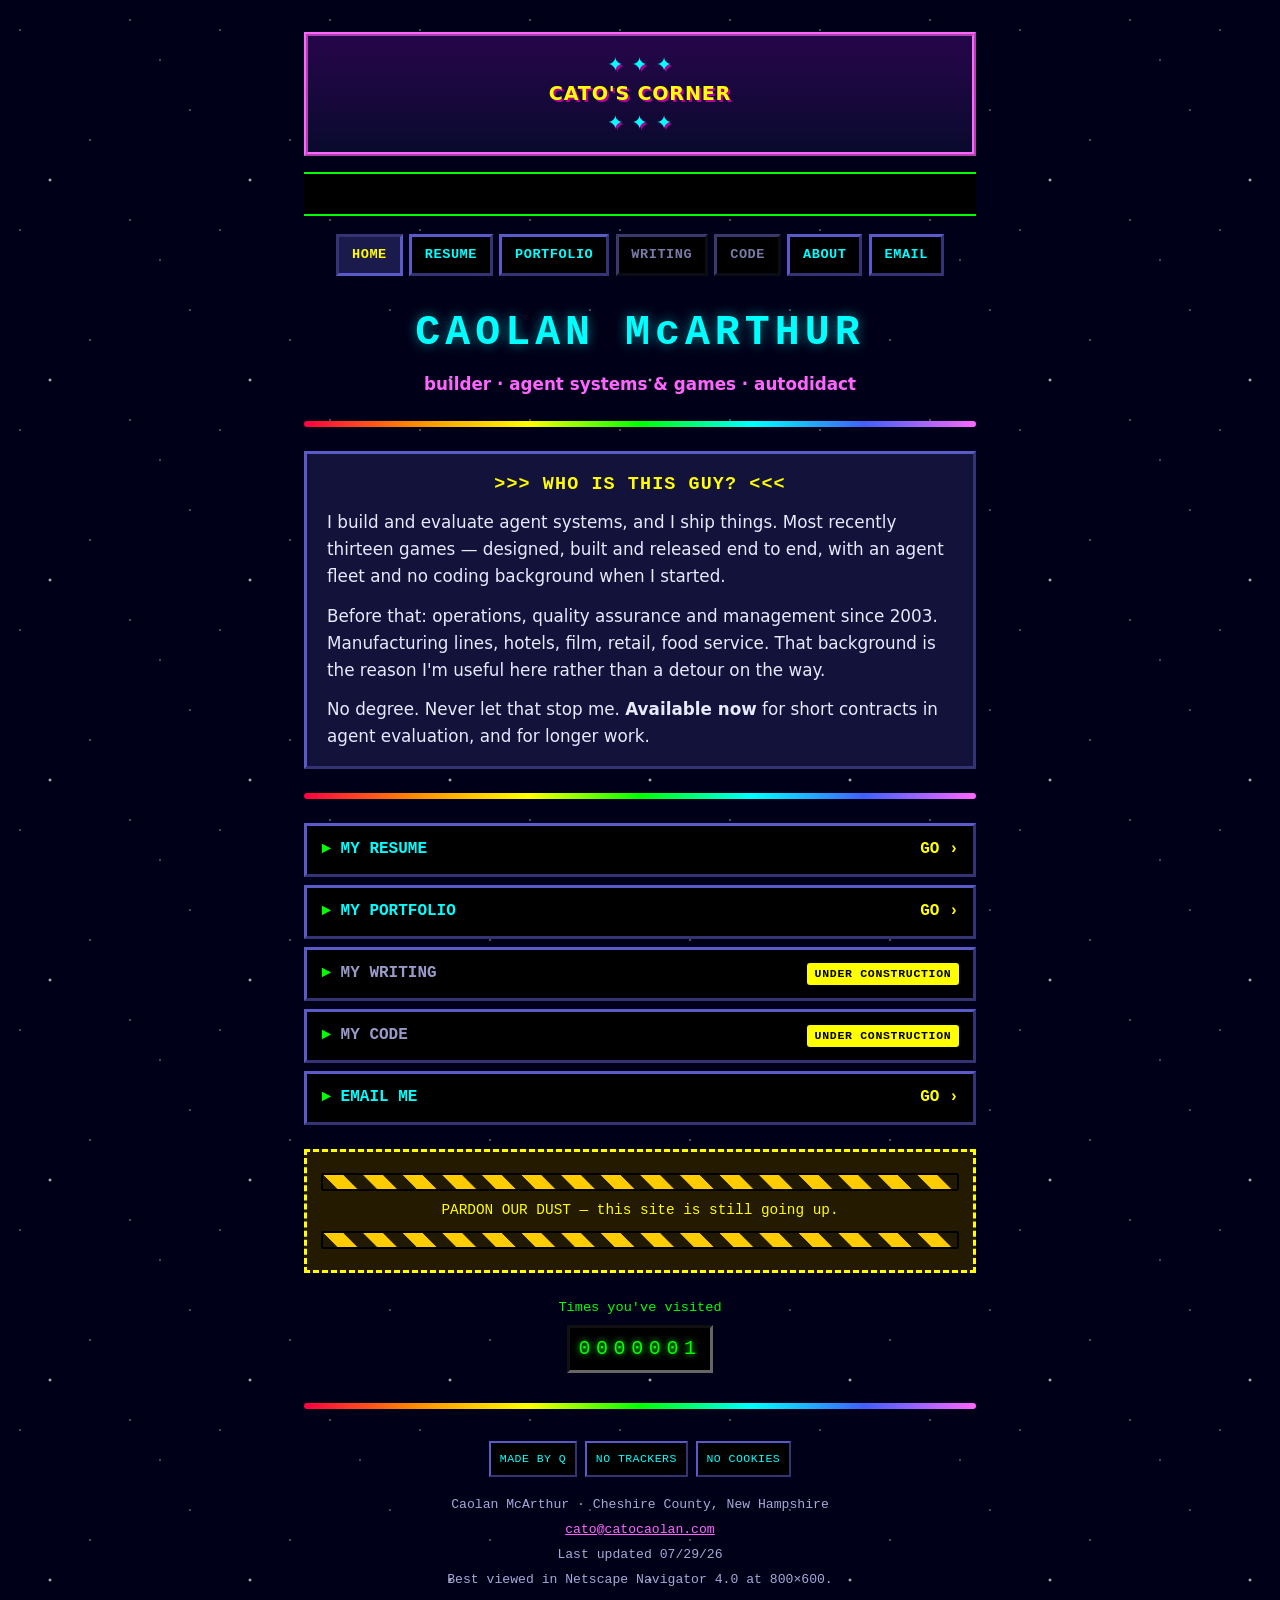
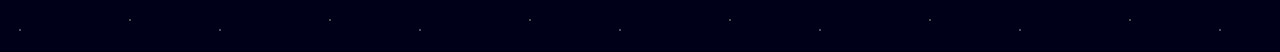
==== index.html @ 1f09c51f "scrap NO FRAMEWORK; my credits entry stops explaining itself The badge was the only one on the page " ====
<!DOCTYPE html>
<html lang="en">
<head>
<meta charset="utf-8">
<meta name="viewport" content="width=device-width, initial-scale=1">
<title>Cato's Corner &mdash; the homepage of Caolan McArthur</title>
<meta name="description" content="The personal homepage of Caolan McArthur. Agent systems, thirteen shipped games, operations since 2003. Autodidact.">
<link rel="canonical" href="https://catocaolan.com/">
<meta property="og:type" content="website">
<meta property="og:title" content="Cato's Corner">
<meta property="og:description" content="The homepage of Caolan McArthur. Agent systems, games, operations since 2003. Autodidact.">
<meta property="og:url" content="https://catocaolan.com/">
<meta property="og:image" content="https://catocaolan.com/og.png">
<meta property="og:image:width" content="1200">
<meta property="og:image:height" content="630">
<meta property="og:image:alt" content="A hand-drawn portrait of Caolan McArthur beside the words: builder, agent systems and games, autodidact.">
<meta name="twitter:card" content="summary_large_image">
<link rel="icon" href="data:image/svg+xml,%3Csvg xmlns='http://www.w3.org/2000/svg' viewBox='0 0 32 32'%3E%3Crect width='32' height='32' fill='%23000018'/%3E%3Ctext x='16' y='24' font-family='monospace' font-size='24' font-weight='bold' text-anchor='middle' fill='%2300ffff'%3EC%3C/text%3E%3C/svg%3E">

<!--
  ============================================================
  catocaolan.com  ·  built by Q, 2026
  Period-FLAVOURED, not period-accurate: semantic HTML, no
  <table> layout, no <font> tags, responsive, keyboard
  navigable, AA contrast, and every animation stops dead
  under prefers-reduced-motion. It only LOOKS like 1998.
  No external assets. Every star, stripe and sparkle below
  is CSS. Nothing is hotlinked and nothing can rot.
  ============================================================
-->

<link rel="stylesheet" href="/retro.css">
</head>
<body>

<div class="page">

  <div class="welcome">
    <span class="deco" aria-hidden="true"><span class="sparkle">&#10022;</span> <span class="sparkle">&#10022;</span> <span class="sparkle">&#10022;</span></span>
    <span class="wtitle">CATO'S CORNER</span>
    <span class="deco" aria-hidden="true"><span class="sparkle">&#10022;</span> <span class="sparkle">&#10022;</span> <span class="sparkle">&#10022;</span></span>
  </div>

  <div class="marquee" tabindex="0" aria-label="Scrolling announcement">
    <!-- Room to grow. Further items go here, between the ~*~ marks. -->
    <p>~*~ thanks for stopping by ~*~ no cookies, no trackers, no analytics ~*~ thirteen games shipped ~*~ <span id="age">thirty-eight</span> years and still going ~*~</p>
  </div>

  <nav class="navbar" aria-label="Site sections">
    <ul>
      <li><a aria-current="page" href="/">HOME</a></li>
      <li><a href="/cv/">RESUME</a></li>
      <li><a href="/portfolio/">PORTFOLIO</a></li>
      <li><span title="Under construction">WRITING</span></li>
      <li><span title="Under construction">CODE</span></li>
      <li><a href="/credits/">ABOUT</a></li>
      <li><a href="mailto:cato@catocaolan.com">EMAIL</a></li>
    </ul>
  </nav>

  <div class="panel egg" id="netscape">
    <h2>&gt;&gt;&gt; YOU ACTUALLY DID IT &lt;&lt;&lt;</h2>
    <p>Someone is reading this page in Netscape. Either you have kept a machine alive for
      twenty-eight years, or you went and changed your user agent string on purpose because a
      footer dared you to. Both are exactly the right kind of behaviour and I salute you.</p>
    <p>Tell Caolan. He will be delighted, and he will want to know which one it was.</p>
    <p style="text-align:right">&mdash; Q, webmaster</p>
  </div>

  <h1>CAOLAN McARTHUR</h1>
  <p class="tagline">builder &middot; agent systems &amp; games &middot; autodidact</p>

  <hr class="rule">

  <div class="panel">
    <h2>&gt;&gt;&gt; WHO IS THIS GUY? &lt;&lt;&lt;</h2>
    <p>I build and evaluate agent systems, and I ship things. Most recently thirteen
      games &mdash; designed, built and released end to end, with an agent fleet and no
      coding background when I started.</p>
    <p>Before that: operations, quality assurance and management since 2003.
      Manufacturing lines, hotels, film, retail, food service. That background is the
      reason I'm useful here rather than a detour on the way.</p>
    <p>No degree. Never let that stop me. <strong>Available now</strong> for short
      contracts in agent evaluation, and for longer work.</p>
  </div>

  <hr class="rule">

  <ul class="menu">
    <li>
      <a href="/cv/">
        <span class="arrow">&#9658;</span>
        <span class="label">MY RESUME</span>
        <span class="go">GO&nbsp;&#8250;</span>
      </a>
    </li>
    <li>
      <a href="/portfolio/">
        <span class="arrow">&#9658;</span>
        <span class="label">MY PORTFOLIO</span>
        <span class="go">GO&nbsp;&#8250;</span>
      </a>
    </li>
    <li>
      <span class="dead">
        <span class="arrow">&#9658;</span>
        <span class="label">MY WRITING</span>
        <span class="soon">UNDER CONSTRUCTION</span>
      </span>
    </li>
    <li>
      <span class="dead">
        <span class="arrow">&#9658;</span>
        <span class="label">MY CODE</span>
        <span class="soon">UNDER CONSTRUCTION</span>
      </span>
    </li>
    <li>
      <a href="mailto:cato@catocaolan.com">
        <span class="arrow">&#9658;</span>
        <span class="label">EMAIL ME</span>
        <span class="go">GO&nbsp;&#8250;</span>
      </a>
    </li>
  </ul>

  <div class="construction">
    <div class="barricade" role="presentation"></div>
    <p>PARDON OUR DUST &mdash; this site is still going up.</p>
    <div class="barricade" role="presentation"></div>
  </div>

  <div class="counter">
    <span class="clabel">Times you've visited</span>
    <span class="odometer" id="hits" title="Counted in your own browser's local storage. No server, no tracking, no cookie.">0000000</span>
  </div>

  <hr class="rule">

  <footer>
    <div class="badges">
      <span class="badge">MADE BY Q</span>
      <span class="badge">NO TRACKERS</span>
      <span class="badge">NO COOKIES</span>
    </div>
    <p>
      Caolan McArthur &middot; Cheshire County, New Hampshire<br>
      <a href="mailto:cato@catocaolan.com">cato@catocaolan.com</a><br>
      Last updated 07/29/26<br>
      Best viewed in Netscape Navigator 4.0 at 800&times;600.
    </p>
  </footer>

</div>

<script>
  // Honest counter: localStorage only. No server, no cookie, no network.
  // It counts this browser's visits to this page. That is the whole joke.
  (function () {
    var el = document.getElementById('hits');
    if (!el) return;
    var n = 0;
    try {
      n = parseInt(localStorage.getItem('catocaolan_visits'), 10);
      if (!(n >= 0)) { n = 0; }        // NaN or negative would persist forever otherwise
      n = Math.min(n + 1, 9999999);    // the odometer is seven digits; do not outgrow it
      localStorage.setItem('catocaolan_visits', String(n));
    } catch (e) {
      n = 1; // private browsing, storage blocked — degrade quietly
    }
    // slice, not padStart: padStart is ES2017, and a throw here would abort this whole
    // <script> element and take the two blocks below it with it.
    el.textContent = ('0000000' + n).slice(-7);
  })();

  // Age, computed in the reader's browser so it rolls over on its own and never needs a deploy.
  // Month-and-year only, deliberately: enough to know when to increment, not a date of birth.
  // The value in the HTML is the correct answer today, so this degrades to right, not to blank.
  // ES3-safe, like the egg below.
  (function () {
    var ONES = ['zero', 'one', 'two', 'three', 'four', 'five', 'six', 'seven', 'eight', 'nine',
                'ten', 'eleven', 'twelve', 'thirteen', 'fourteen', 'fifteen', 'sixteen',
                'seventeen', 'eighteen', 'nineteen'];
    var TENS = ['', '', 'twenty', 'thirty', 'forty', 'fifty', 'sixty', 'seventy', 'eighty',
                'ninety'];
    function words(n) {
      if (n < 0 || n > 99) { return String(n); }        // out of range: a numeral beats nonsense
      if (n < 20) { return ONES[n]; }
      var ones = n % 10;
      return TENS[Math.floor(n / 10)] + (ones ? '-' + ONES[ones] : '');
    }
    var el = document.getElementById('age');
    if (!el) { return; }
    var now = new Date();
    var age = now.getFullYear() - 1987;
    if (now.getMonth() < 9) { age -= 1; }               // 9 = October. Flips on the 1st.
    el.firstChild ? (el.firstChild.nodeValue = words(age)) : (el.innerHTML = words(age));
  })();

  // Netscape easter egg. document.layers is the genuine 1998 Navigator 4 sniff - it exists
  // in NN4 and nowhere else. The UA test catches anyone who spoofed it on purpose because
  // the footer dared them to, which is realistically the only way this ever fires.
  // Written in ES3-safe syntax so a real NN4 could actually run it.
  (function () {
    var ua = navigator.userAgent || '';
    var isRealNN4 = !!document.layers;
    var claimsNetscape = /Netscape|Navigator/i.test(ua);
    if (isRealNN4 || claimsNetscape) {
      var egg = document.getElementById('netscape');
      if (egg) { egg.style.display = 'block'; }
    }
  })();
</script>

</body>
</html>
---- retro.css ----
/* catocaolan.com - shared styles for the retro pages (/ and /credits/).
   Extracted 2026-07-28 so two pages cannot drift apart. Same-origin, not
   an external asset: still nothing hotlinked and nothing that can rot. */

  :root{
    --void:#000018;
    --star:#ffffff;
    --cyan:#00ffff;   /* 16.7:1 on void  */
    --lime:#00ff00;   /* 15.3:1 on void  */
    --gold:#ffff00;   /* 19.6:1 on void  */
    --pink:#ff66ff;   /*  8.6:1 on void  */
    --text:#e8e8ff;
    --panel:#12123a;
    --bevel-hi:#5a5ac8;
    --bevel-lo:#000000;
  }
  *{box-sizing:border-box}

  body{
    margin:0;
    background-color:var(--void);
    background-image:
      radial-gradient(1px 1px at 20px 30px,  #fff, transparent),
      radial-gradient(1px 1px at 90px 140px, #fff, transparent),
      radial-gradient(1px 1px at 160px 60px, #cfe, transparent),
      radial-gradient(2px 2px at 50px 180px, #fff, transparent),
      radial-gradient(1px 1px at 130px 20px, #ffd, transparent),
      radial-gradient(1px 1px at 190px 110px,#fff, transparent);
    background-size:200px 200px;
    color:var(--text);
    font-family:Verdana,Geneva,"DejaVu Sans",Tahoma,sans-serif;
    font-size:1.05rem;line-height:1.6;
  }

  .page{max-width:44rem;margin:0 auto;padding:1rem 1rem 3rem;text-align:center}

  a{color:var(--cyan)}
  a:hover{color:var(--gold)}
  a:focus-visible{outline:3px solid var(--gold);outline-offset:3px}

  /* ---------- the big welcome bar ---------- */
  /* ⚑ THE DECORATIONS SIT ON THEIR OWN LINES, AT EVERY WIDTH.
     Caolan's mobile pass, 2026-07-29: "header's not centered on phone.
     looks a bit clunky." The banner was one inline run — sparkles, title,
     sparkles — so as soon as it was too narrow it broke wherever it happened
     to fit, orphaning "CORNER ✦ ✦ ✦" onto a second line and leaving the
     leading sparkles stranded at the far left. Centred text, ragged result.

     Deliberately NOT fixed with a breakpoint. I cannot render below ~500px
     CSS width on this machine (Chrome for Windows clamps its window), so any
     media query I picked would be a guess I could not check. Stacking them
     always has no breakpoint to get wrong, reads as a proper banner, and is
     verifiable at every width I CAN reach. */
  .welcome .deco{display:block;line-height:1.4}
  .welcome .wtitle{display:block}

  /* Twinkling sparkles. Every colour below is already in the palette and every
     one of them is a documented AA pass on this background, so the banner never
     dips below contrast mid-cycle — the sparkles are decorative anyway and are
     aria-hidden, but the text beside them is not, and a colour animation that
     wanders into low contrast would be a real defect rather than a flourish.

     The delays are NEGATIVE on purpose: a negative delay starts the animation
     already part-way through, so the six begin out of phase instead of all
     flashing together on page load. Six sparkles pulsing in lockstep reads as
     a broken loop; out of phase it reads as sparkle. */
  @keyframes twinkle{
    0%,100%{color:var(--cyan)}
    20%    {color:var(--gold)}
    40%    {color:var(--pink)}
    60%    {color:var(--lime)}
    80%    {color:var(--star)}
  }
  .welcome .deco .sparkle{animation:twinkle 4.4s linear infinite}
  .welcome .deco:first-of-type .sparkle:nth-child(2){animation-delay:-1.4s}
  .welcome .deco:first-of-type .sparkle:nth-child(3){animation-delay:-2.9s}
  .welcome .deco:last-of-type  .sparkle:nth-child(1){animation-delay:-0.7s}
  .welcome .deco:last-of-type  .sparkle:nth-child(2){animation-delay:-2.1s}
  .welcome .deco:last-of-type  .sparkle:nth-child(3){animation-delay:-3.6s}

  .welcome{
    border:4px ridge var(--pink);
    background:linear-gradient(180deg,#26064a,#0a0a2e);
    padding:1rem .75rem;margin:1rem 0;
    font-weight:bold;font-size:1.2rem;color:var(--gold);
    text-shadow:2px 2px 0 #b1009b;
    letter-spacing:.04em;
  }
  .sparkle{display:inline-block;color:var(--cyan)}

  /* ---------- marquee (CSS, not the dead element) ---------- */
  .marquee{
    overflow:hidden;border-top:2px solid var(--lime);border-bottom:2px solid var(--lime);
    background:#000;padding:.35rem 0;margin:1rem 0;
  }
  .marquee p{
    margin:0;white-space:nowrap;display:inline-block;padding-left:100%;
    color:var(--lime);font-family:monospace;font-size:1rem;
    animation:slide 22s linear infinite;
  }
  .marquee:hover p,.marquee:focus-within p{animation-play-state:paused}
  @keyframes slide{from{transform:translateX(0)}to{transform:translateX(-100%)}}

  /* ---------- header button bar ---------- */
  .navbar{margin:1.1rem 0}
  .navbar ul{list-style:none;margin:0;padding:0;display:flex;flex-wrap:wrap;
    gap:.4rem;justify-content:center}
  .navbar a,.navbar span{
    display:block;background:#000;border:3px outset var(--bevel-hi);
    padding:.45rem .8rem;text-decoration:none;color:var(--cyan);
    font-family:monospace;font-size:.85rem;font-weight:bold;letter-spacing:.04em;
  }
  .navbar a:hover,.navbar a:focus-visible{border-style:inset;background:#1a1a4d;color:var(--gold)}
  .navbar a[aria-current="page"]{border-style:inset;background:#1a1a4d;color:var(--gold)}
  /* disabled entries: #7a7aa8 on #000 is 5.17:1, still AA, and not focusable on purpose */
  .navbar span{color:#7a7aa8;border-color:#3a3a6a;cursor:default}

  /* ---------- name ---------- */
  h1{
    font-family:monospace;font-size:clamp(1.4rem,6vw,2.6rem);
    margin:1.5rem 0 .25rem;letter-spacing:.12em;color:var(--cyan);
    text-shadow:0 0 12px rgba(0,255,255,.5);
  }
  .tagline{color:var(--pink);font-weight:bold;margin:0 0 1.25rem;font-size:1.05rem}

  /* ---------- rainbow rule ---------- */
  .rule{
    height:6px;border:0;margin:1.5rem 0;border-radius:3px;
    background:linear-gradient(90deg,#ff0040,#ff8c00,#ffff00,#00ff00,#00ffff,#4060ff,#ff66ff);
  }

  /* ---------- content panels ---------- */
  .panel{
    background:var(--panel);border:3px outset var(--bevel-hi);
    padding:1rem 1.25rem;margin:1.25rem 0;text-align:left;
  }
  .credit{border-color:var(--pink);background:#1a0d2e}
  .credit h2{color:var(--pink)}
  /* Easter egg: hidden unless you are actually in Netscape. See the script at the foot. */
  .egg{display:none;border-color:var(--lime);background:#04240a}
  .egg h2{color:var(--lime)}
  .panel h2{
    margin:0 0 .6rem;font-size:1.15rem;color:var(--gold);
    font-family:monospace;letter-spacing:.06em;text-align:center;
  }
  .panel p{margin:0 0 .8rem}
  .panel p:last-child{margin:0}

  /* ---------- the link menu ---------- */
  .menu{list-style:none;margin:0;padding:0}
  .menu li{margin:0 0 .5rem}
  .menu a,.menu span.dead{
    display:flex;align-items:center;gap:.6rem;flex-wrap:wrap;
    background:#000;border:3px outset var(--bevel-hi);
    padding:.7rem .9rem;text-decoration:none;
    font-family:monospace;font-size:1rem;font-weight:bold;
  }
  .menu a:hover,.menu a:focus-visible{border-style:inset;background:#1a1a4d}
  .menu a:active{border-style:inset}
  .menu .arrow{color:var(--lime)}
  /* text-align:left is load-bearing. The label is a flex child sizing to the space
     between the arrow and the right-hand element - and that space differs per row,
     because "GO" is narrow and "UNDER CONSTRUCTION" is wide. Centred text therefore
     landed at a different x on every row. Left-aligning anchors them all to the same
     edge regardless of what sits on the right, now or later. */
  .menu .label{flex:1;min-width:12ch;color:var(--cyan);text-align:left}
  .menu a:hover .label{color:var(--gold)}
  .menu .go{color:var(--gold)}
  .menu span.dead{cursor:default}
  .menu span.dead .label{color:#9a9ac8}
  .menu .soon{
    color:#000;background:var(--gold);padding:.1rem .45rem;
    border-radius:3px;font-size:.72rem;letter-spacing:.06em;
  }

  /* ---------- under construction ---------- */
  .construction{
    margin:1.5rem 0;padding:.85rem;border:3px dashed var(--gold);background:#241a00;
  }
  .barricade{
    height:18px;margin:.5rem 0;border:2px solid #000;border-radius:2px;
    background-image:repeating-linear-gradient(45deg,#ffcc00 0 14px,#221a00 14px 28px);
    background-size:39.6px 39.6px;
    animation:crawl 1.6s linear infinite;
  }
  @keyframes crawl{from{background-position:0 0}to{background-position:39.6px 0}}
  .construction p{margin:0;font-family:monospace;font-size:.9rem;color:var(--gold)}

  /* ---------- visitor counter ---------- */
  .counter{margin:1.5rem 0;font-family:monospace;font-size:.85rem;color:var(--lime)}
  /* Label above the readout, not beside it — it reads like the label on a real
     meter, and it stopped a wide caption wrapping around the number on a phone.

     ⚑ The label is doing HONESTY work, not just layout. This counter is
     localStorage: it counts this browser's loads of this page and nothing
     leaves the machine. "You are visitor number N" is exactly how a 1998 site
     phrased a REAL global counter, so readers reasonably concluded it was one
     — Caolan's friends loved it and none of them understood it was only them.
     The truth was in small print and a hover tooltip, and hover does not exist
     on a phone. "Times you've visited" puts it in the loud text instead, which
     is why the parenthetical below could go entirely. Do not reword this back
     into visitor-counter phrasing; the wording IS the disclosure. */
  .counter .clabel{display:block}
  .counter .odometer{margin:.4rem 0}
  .odometer{
    display:inline-block;background:#000;border:3px inset #666;
    padding:.3rem .5rem;margin:0 .35rem;letter-spacing:.28em;
    font-size:1.25rem;color:var(--lime);text-shadow:0 0 6px var(--lime);
  }

  /* ---------- footer ---------- */
  footer{margin-top:2rem;font-family:monospace;font-size:.82rem;color:#a8a8d8;line-height:1.9}
  footer a{color:var(--pink)}
  .badges{margin:1rem 0;display:flex;gap:.5rem;justify-content:center;flex-wrap:wrap}
  .badge{
    border:2px outset var(--bevel-hi);background:#000;color:var(--cyan);
    padding:.3rem .55rem;font-family:monospace;font-size:.72rem;letter-spacing:.04em;
  }

  /* ---------- accessibility: the whole costume comes off ---------- */
  @media (prefers-reduced-motion:reduce){
    .marquee p{animation:none;padding-left:0;white-space:normal;display:block;text-align:center}
    .barricade{animation:none}
    .welcome .deco .sparkle{animation:none;color:var(--cyan)}
    *{transition:none !important}
  }

  @media print{
    body{background:#fff;color:#000}
    .marquee,.construction,.counter,.badges,.navbar{display:none}
    a{color:#000}
  }
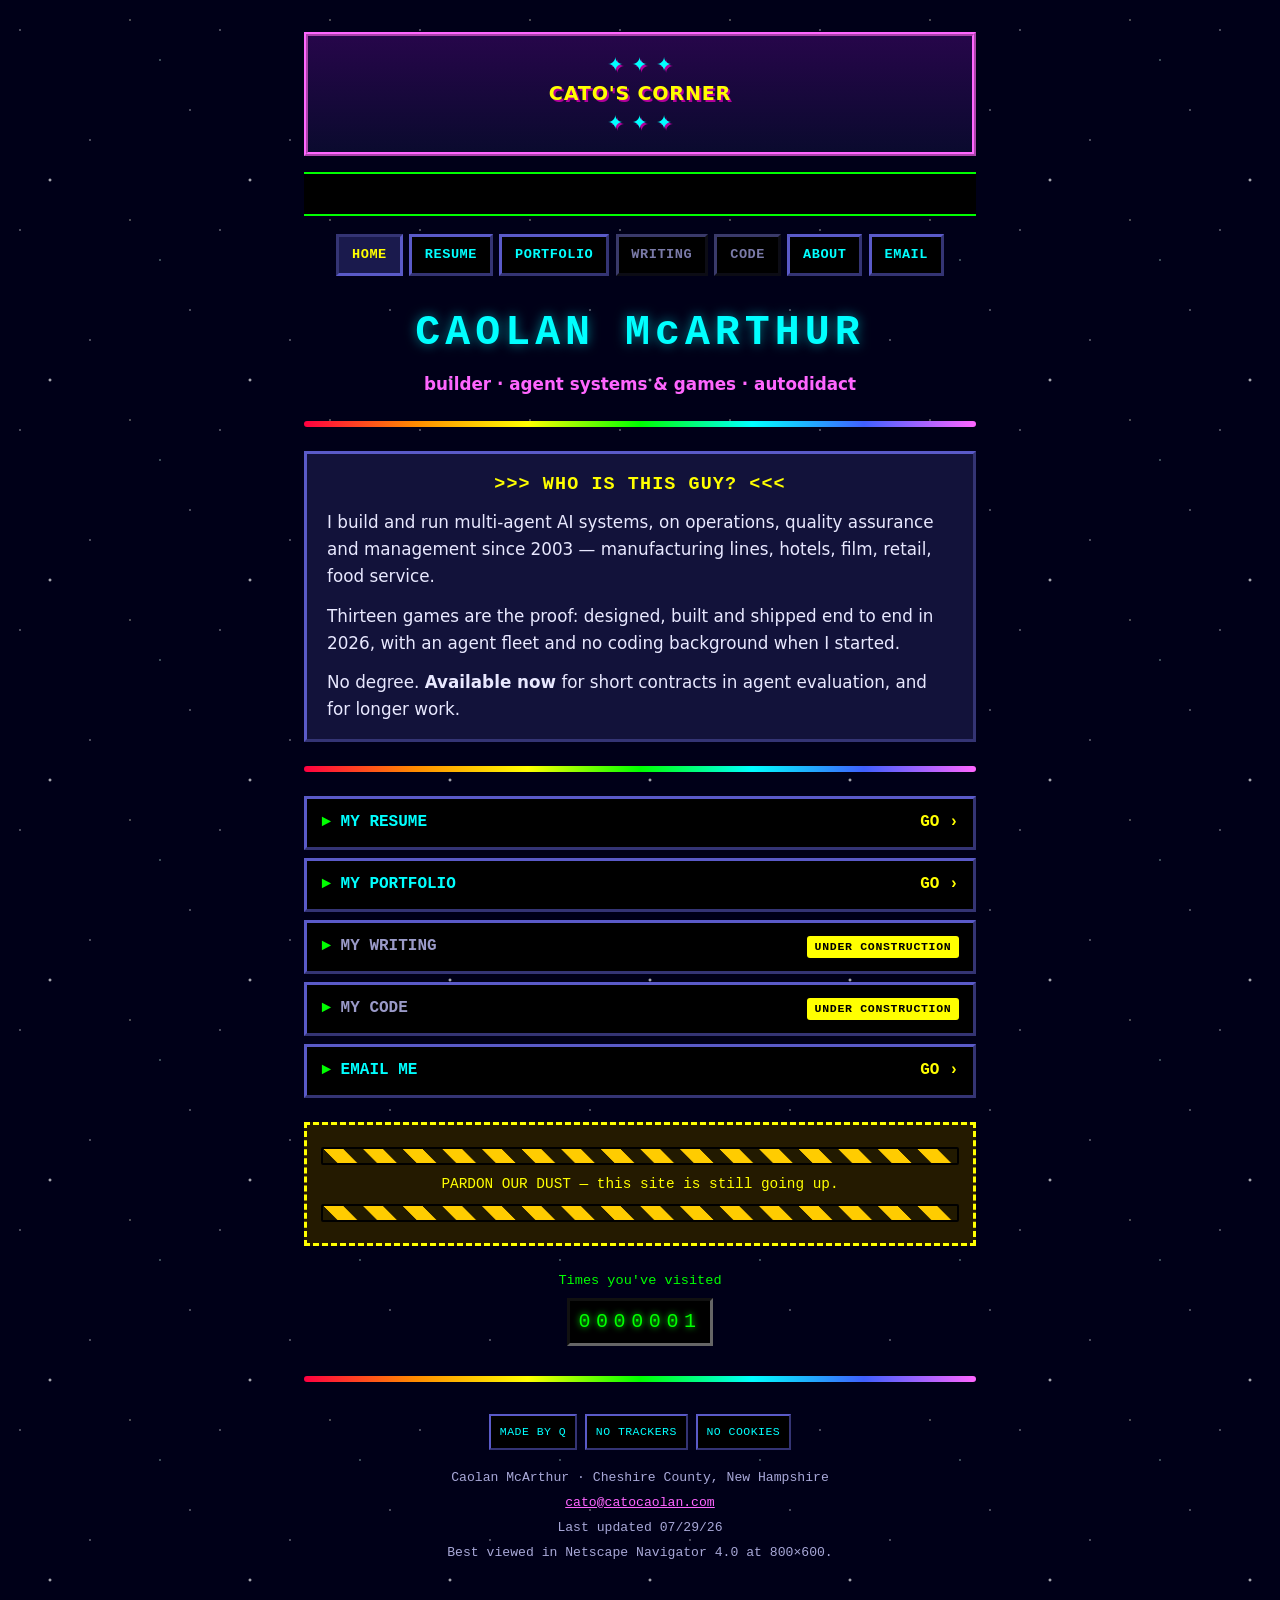
==== commit 2b5837fc: "who is this guy: reordered to his brief, 25% shorter He set the brief with three cards: the reader i" ====
--- a/index.html
+++ b/index.html
@@ -25,7 +25,12 @@
   navigable, AA contrast, and every animation stops dead
   under prefers-reduced-motion. It only LOOKS like 1998.
   No external assets. Every star, stripe and sparkle below
-  is CSS. Nothing is hotlinked and nothing can rot.
+  is CSS, so nothing is hotlinked and no third party learns
+  a visitor's IP. ⚑ "Nothing can rot" used to sit here and
+  was struck 2026-07-29: still true of the page's ASSETS,
+  no longer true of the site, which now carries eleven
+  outbound links on /portfolio/ that can rot like any other.
+  Caolan caught it.
   ============================================================
 -->
 
@@ -74,14 +79,12 @@
 
   <div class="panel">
     <h2>&gt;&gt;&gt; WHO IS THIS GUY? &lt;&lt;&lt;</h2>
-    <p>I build and evaluate agent systems, and I ship things. Most recently thirteen
-      games &mdash; designed, built and released end to end, with an agent fleet and no
-      coding background when I started.</p>
-    <p>Before that: operations, quality assurance and management since 2003.
-      Manufacturing lines, hotels, film, retail, food service. That background is the
-      reason I'm useful here rather than a detour on the way.</p>
-    <p>No degree. Never let that stop me. <strong>Available now</strong> for short
-      contracts in agent evaluation, and for longer work.</p>
+    <p>I build and run multi-agent AI systems, on operations, quality assurance and
+      management since 2003 &mdash; manufacturing lines, hotels, film, retail, food service.</p>
+    <p>Thirteen games are the proof: designed, built and shipped end to end in 2026,
+      with an agent fleet and no coding background when I started.</p>
+    <p>No degree. <strong>Available now</strong> for short contracts in agent evaluation,
+      and for longer work.</p>
   </div>
 
   <hr class="rule">
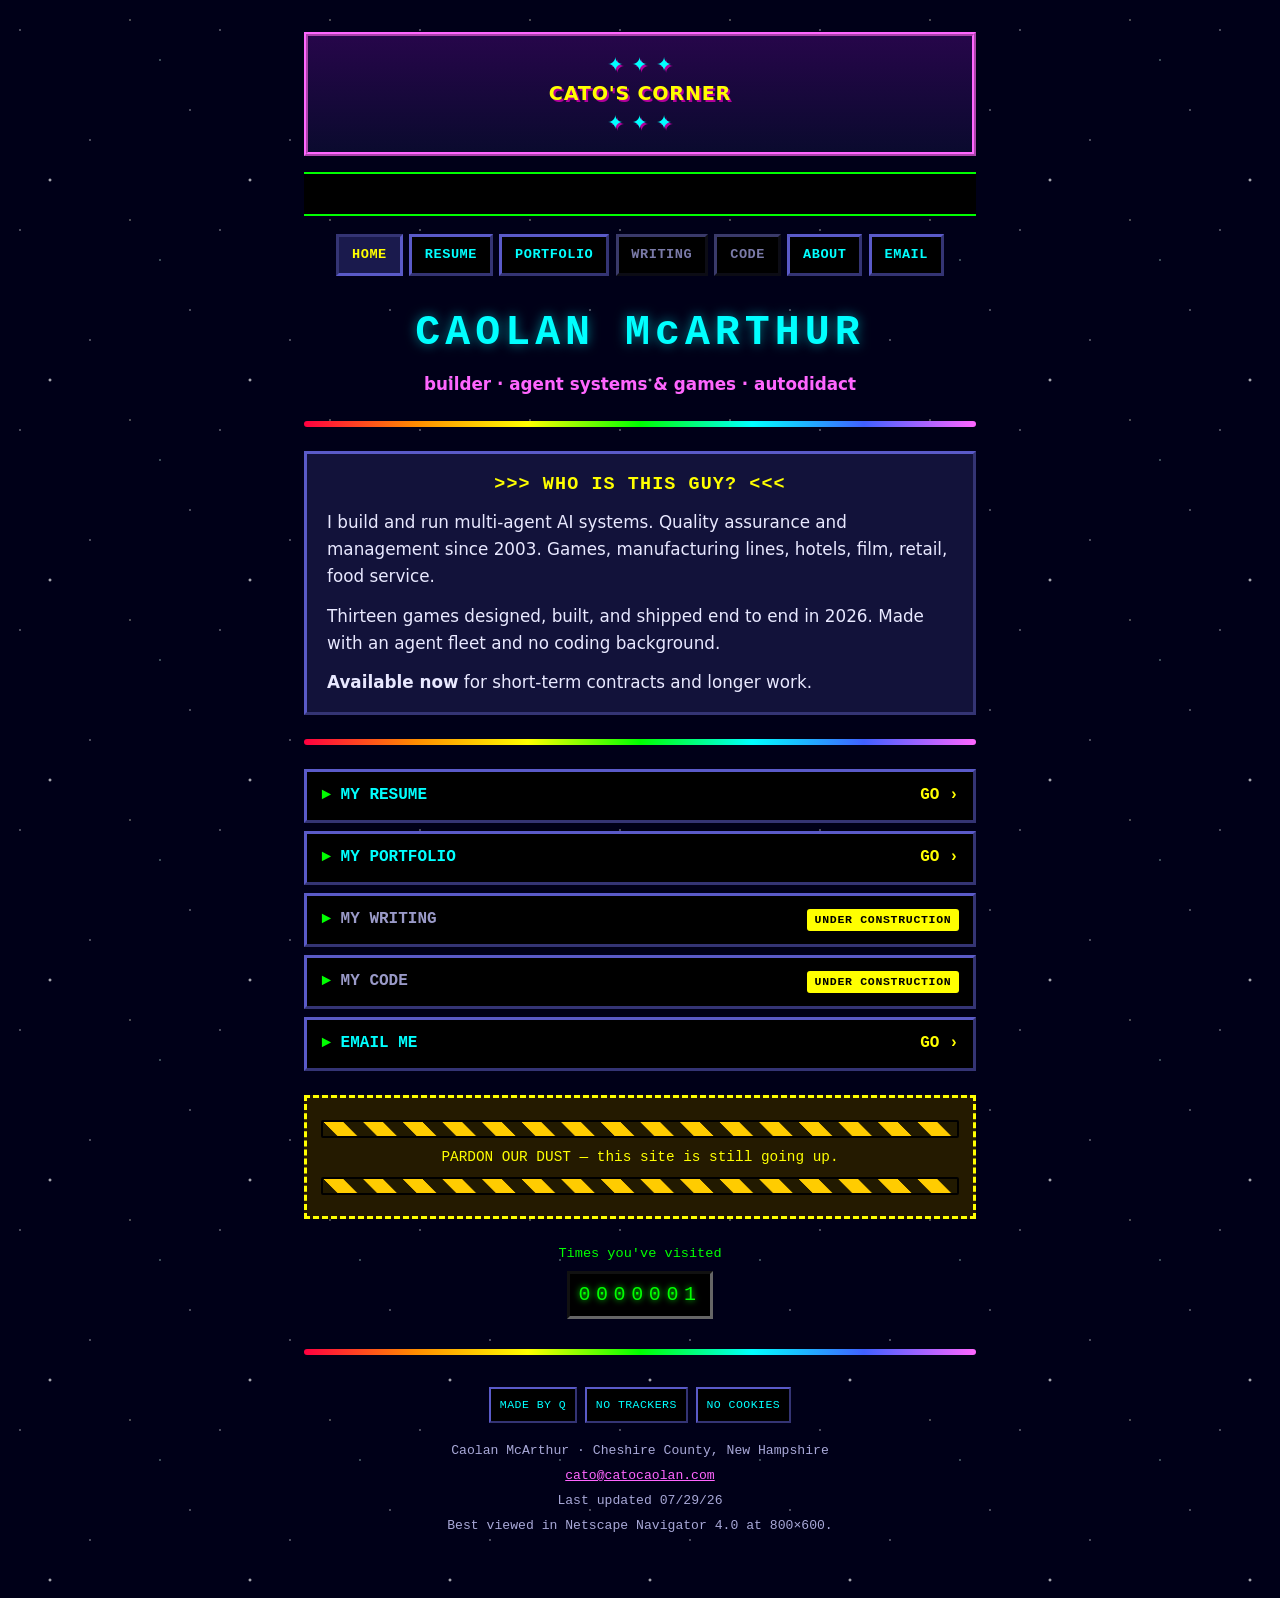
==== commit c84cca02: "who is this guy: his edit, 83 -> 49 words He took each paragraph as a card and rewrote all three. Ev" ====
--- a/index.html
+++ b/index.html
@@ -79,12 +79,11 @@
 
   <div class="panel">
     <h2>&gt;&gt;&gt; WHO IS THIS GUY? &lt;&lt;&lt;</h2>
-    <p>I build and run multi-agent AI systems, on operations, quality assurance and
-      management since 2003 &mdash; manufacturing lines, hotels, film, retail, food service.</p>
-    <p>Thirteen games are the proof: designed, built and shipped end to end in 2026,
-      with an agent fleet and no coding background when I started.</p>
-    <p>No degree. <strong>Available now</strong> for short contracts in agent evaluation,
-      and for longer work.</p>
+    <p>I build and run multi-agent AI systems. Quality assurance and management since 2003.
+      Games, manufacturing lines, hotels, film, retail, food service.</p>
+    <p>Thirteen games designed, built, and shipped end to end in 2026. Made with an agent
+      fleet and no coding background.</p>
+    <p><strong>Available now</strong> for short-term contracts and longer work.</p>
   </div>
 
   <hr class="rule">
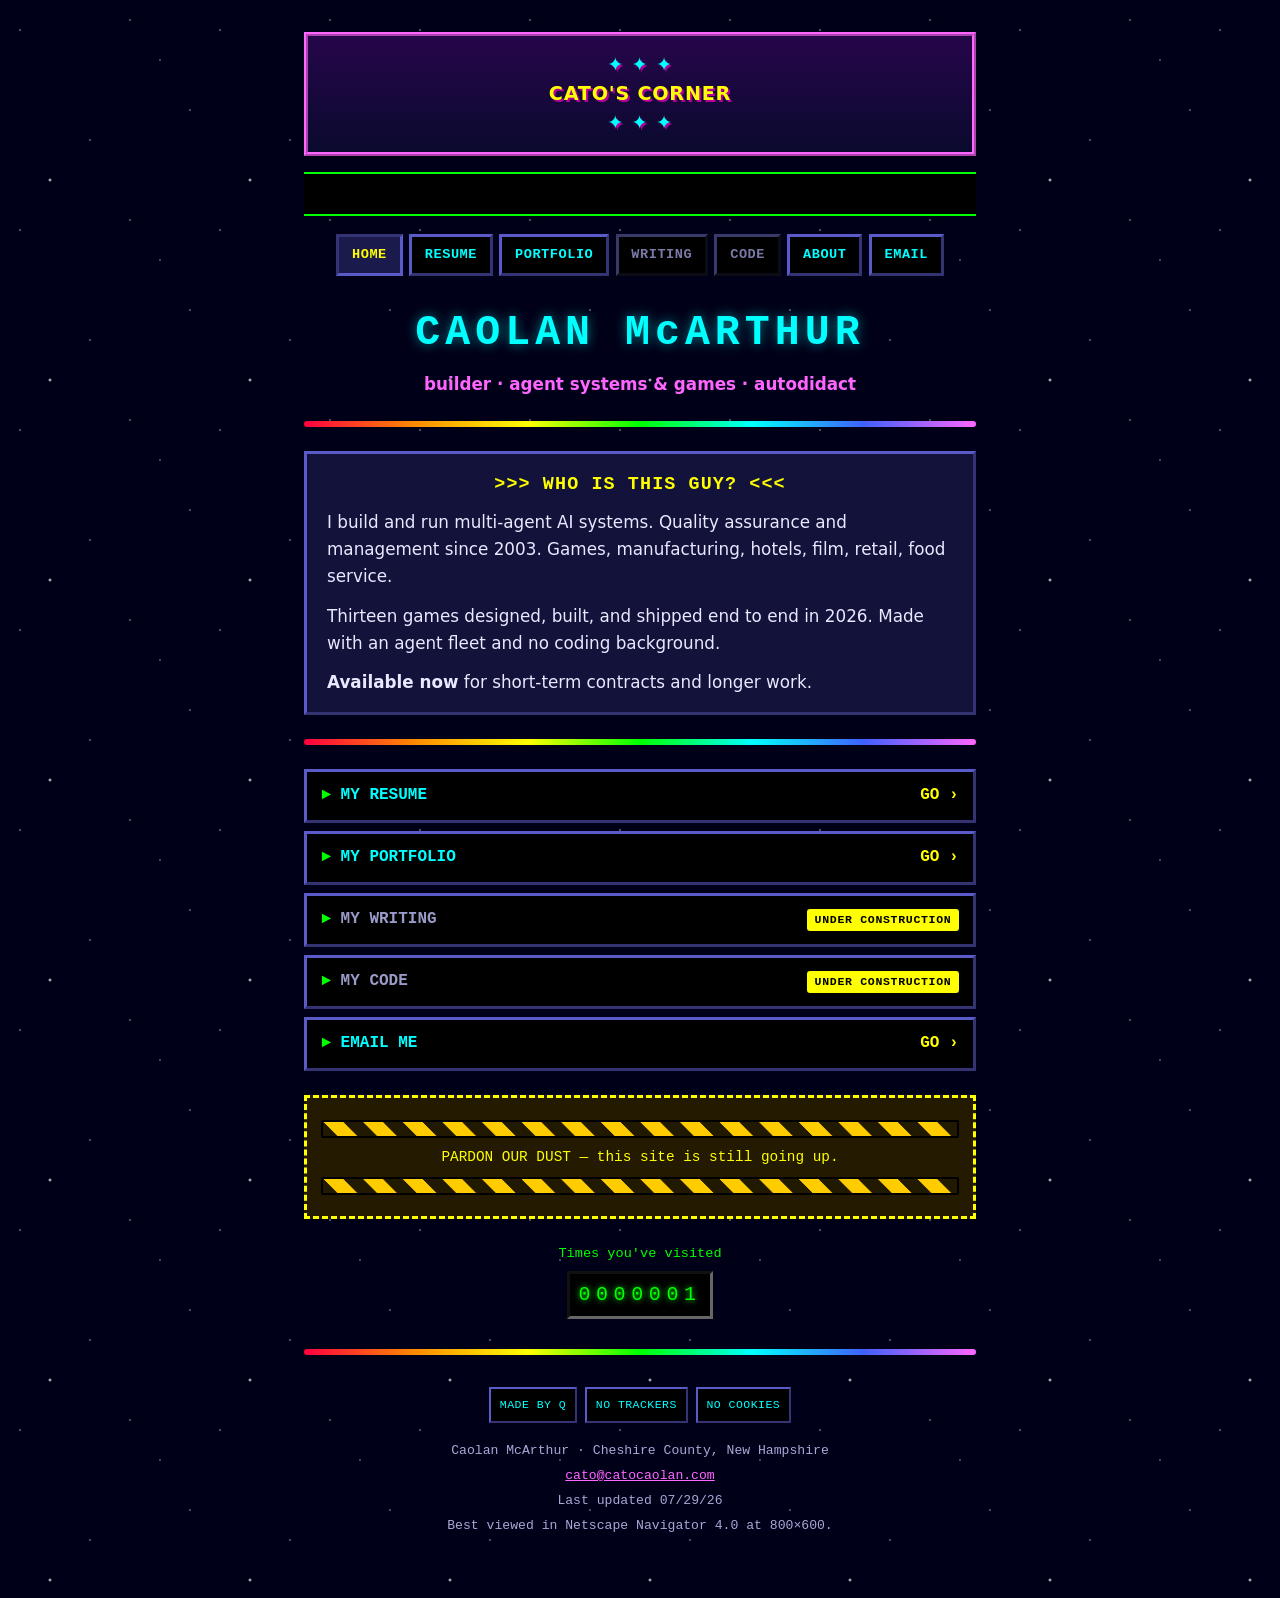
==== commit 4065b69f: "drop 'lines' from manufacturing - his ear, and he is right Games, manufacturing, hotels, film, retai" ====
--- a/index.html
+++ b/index.html
@@ -80,7 +80,7 @@
   <div class="panel">
     <h2>&gt;&gt;&gt; WHO IS THIS GUY? &lt;&lt;&lt;</h2>
     <p>I build and run multi-agent AI systems. Quality assurance and management since 2003.
-      Games, manufacturing lines, hotels, film, retail, food service.</p>
+      Games, manufacturing, hotels, film, retail, food service.</p>
     <p>Thirteen games designed, built, and shipped end to end in 2026. Made with an agent
       fleet and no coding background.</p>
     <p><strong>Available now</strong> for short-term contracts and longer work.</p>
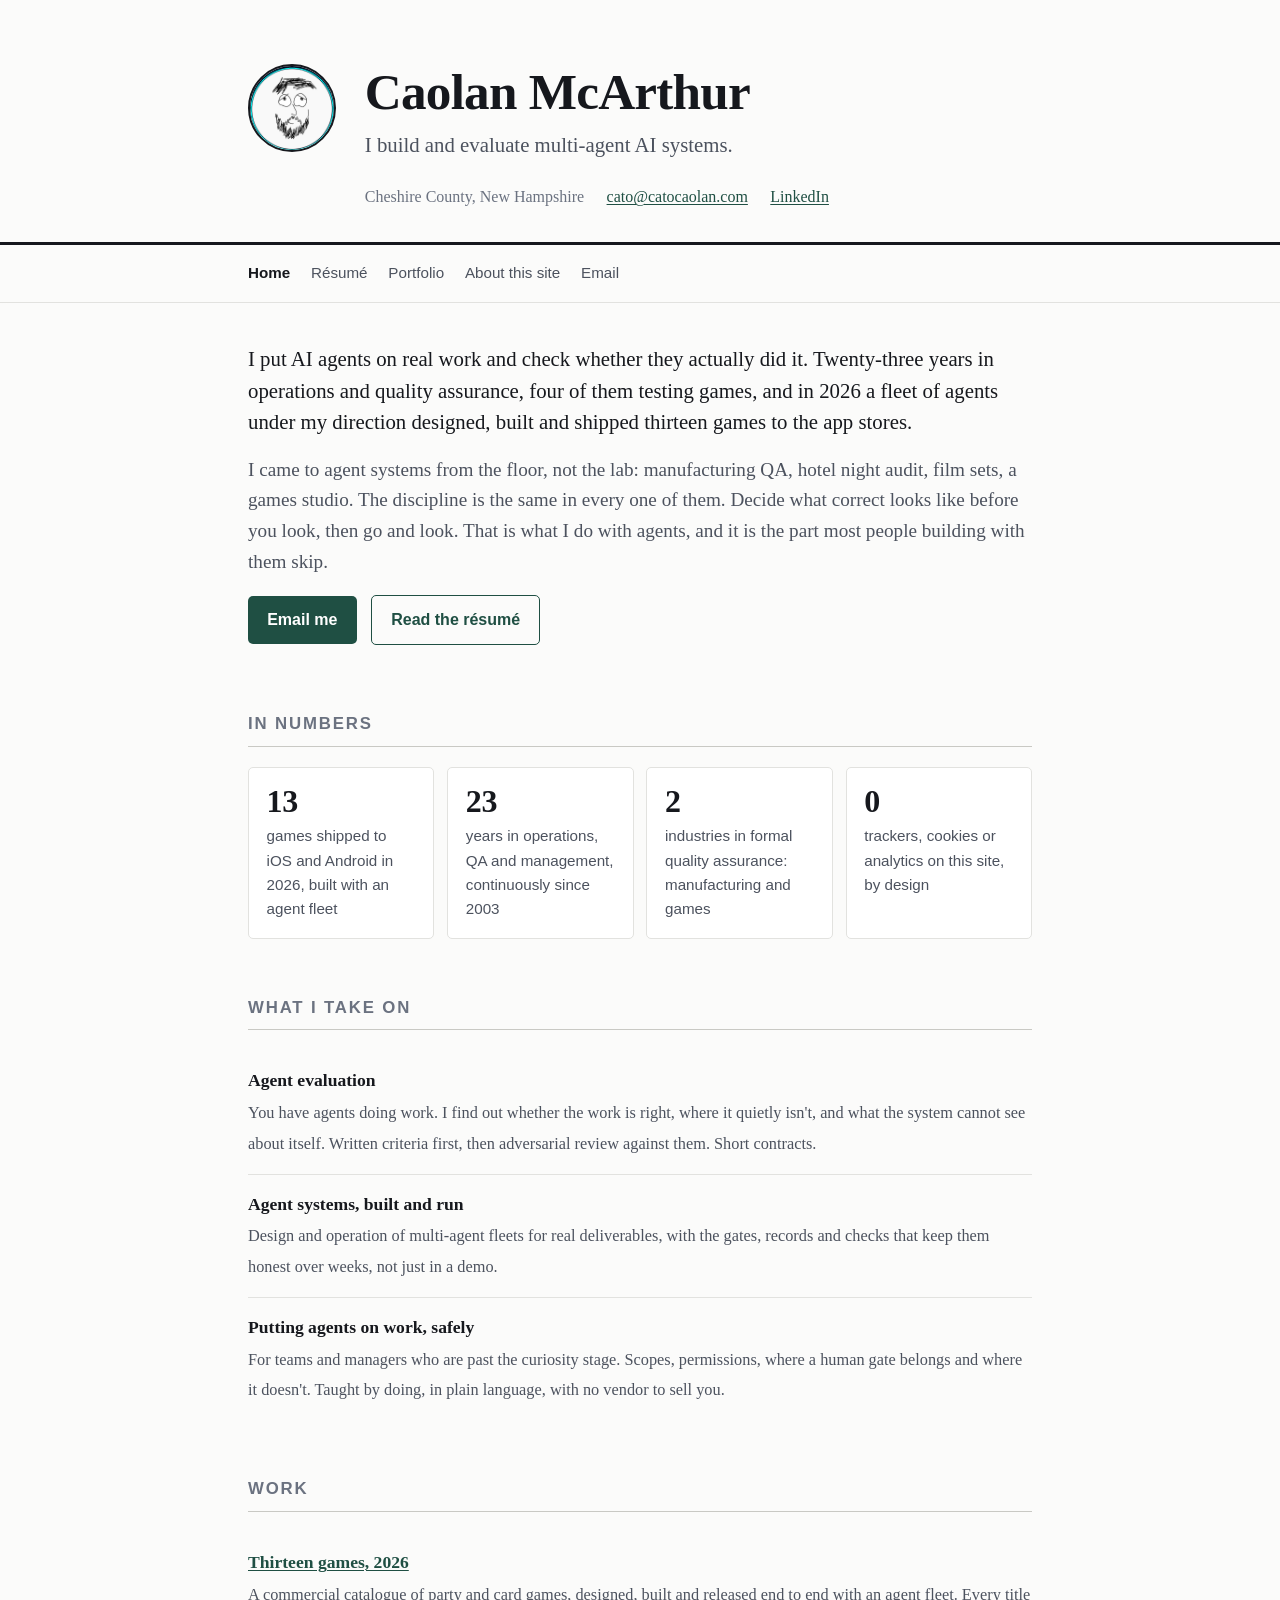
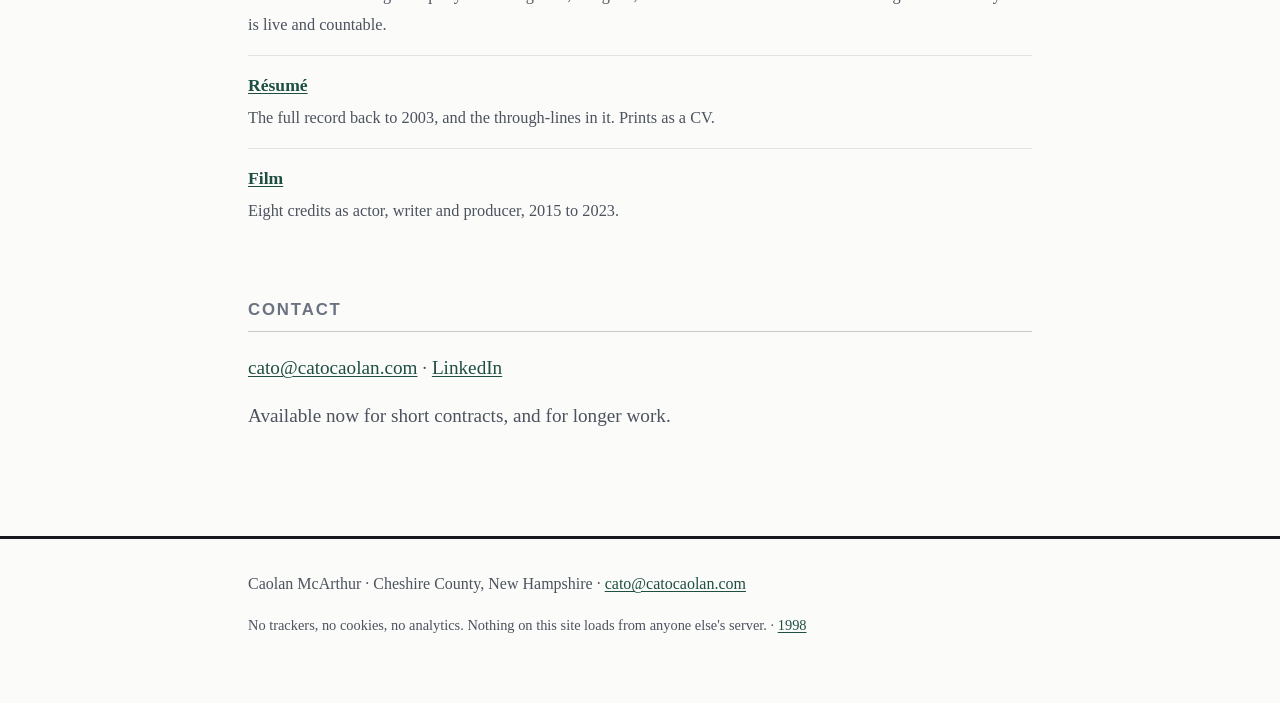
==== commit 1d10b684: "Plain rebuild after independent review: CV style site-wide, offer and services on home, retro kept a" ====
--- a/index.html
+++ b/index.html
@@ -1,218 +1,133 @@
-<!DOCTYPE html>
-<html lang="en">
-<head>
-<meta charset="utf-8">
-<meta name="viewport" content="width=device-width, initial-scale=1">
-<title>Cato's Corner &mdash; the homepage of Caolan McArthur</title>
-<meta name="description" content="The personal homepage of Caolan McArthur. Agent systems, thirteen shipped games, operations since 2003. Autodidact.">
-<link rel="canonical" href="https://catocaolan.com/">
-<meta property="og:type" content="website">
-<meta property="og:title" content="Cato's Corner">
-<meta property="og:description" content="The homepage of Caolan McArthur. Agent systems, games, operations since 2003. Autodidact.">
-<meta property="og:url" content="https://catocaolan.com/">
-<meta property="og:image" content="https://catocaolan.com/og.png">
-<meta property="og:image:width" content="1200">
-<meta property="og:image:height" content="630">
-<meta property="og:image:alt" content="A hand-drawn portrait of Caolan McArthur beside the words: builder, agent systems and games, autodidact.">
-<meta name="twitter:card" content="summary_large_image">
-<link rel="icon" href="data:image/svg+xml,%3Csvg xmlns='http://www.w3.org/2000/svg' viewBox='0 0 32 32'%3E%3Crect width='32' height='32' fill='%23000018'/%3E%3Ctext x='16' y='24' font-family='monospace' font-size='24' font-weight='bold' text-anchor='middle' fill='%2300ffff'%3EC%3C/text%3E%3C/svg%3E">
-
-<!--
-  ============================================================
-  catocaolan.com  ·  built by Q, 2026
-  Period-FLAVOURED, not period-accurate: semantic HTML, no
-  <table> layout, no <font> tags, responsive, keyboard
-  navigable, AA contrast, and every animation stops dead
-  under prefers-reduced-motion. It only LOOKS like 1998.
-  No external assets. Every star, stripe and sparkle below
-  is CSS, so nothing is hotlinked and no third party learns
-  a visitor's IP. ⚑ "Nothing can rot" used to sit here and
-  was struck 2026-07-29: still true of the page's ASSETS,
-  no longer true of the site, which now carries eleven
-  outbound links on /portfolio/ that can rot like any other.
-  Caolan caught it.
-  ============================================================
--->
-
-<link rel="stylesheet" href="/retro.css">
-</head>
-<body>
-
-<div class="page">
-
-  <div class="welcome">
-    <span class="deco" aria-hidden="true"><span class="sparkle">&#10022;</span> <span class="sparkle">&#10022;</span> <span class="sparkle">&#10022;</span></span>
-    <span class="wtitle">CATO'S CORNER</span>
-    <span class="deco" aria-hidden="true"><span class="sparkle">&#10022;</span> <span class="sparkle">&#10022;</span> <span class="sparkle">&#10022;</span></span>
-  </div>
-
-  <div class="marquee" tabindex="0" aria-label="Scrolling announcement">
-    <!-- Room to grow. Further items go here, between the ~*~ marks. -->
-    <p>~*~ thanks for stopping by ~*~ no cookies, no trackers, no analytics ~*~ thirteen games shipped ~*~ <span id="age">thirty-eight</span> years and still going ~*~</p>
-  </div>
-
-  <nav class="navbar" aria-label="Site sections">
-    <ul>
-      <li><a aria-current="page" href="/">HOME</a></li>
-      <li><a href="/cv/">RESUME</a></li>
-      <li><a href="/portfolio/">PORTFOLIO</a></li>
-      <li><span title="Under construction">WRITING</span></li>
-      <li><span title="Under construction">CODE</span></li>
-      <li><a href="/credits/">ABOUT</a></li>
-      <li><a href="mailto:cato@catocaolan.com">EMAIL</a></li>
-    </ul>
-  </nav>
-
-  <div class="panel egg" id="netscape">
-    <h2>&gt;&gt;&gt; YOU ACTUALLY DID IT &lt;&lt;&lt;</h2>
-    <p>Someone is reading this page in Netscape. Either you have kept a machine alive for
-      twenty-eight years, or you went and changed your user agent string on purpose because a
-      footer dared you to. Both are exactly the right kind of behaviour and I salute you.</p>
-    <p>Tell Caolan. He will be delighted, and he will want to know which one it was.</p>
-    <p style="text-align:right">&mdash; Q, webmaster</p>
-  </div>
-
-  <h1>CAOLAN McARTHUR</h1>
-  <p class="tagline">builder &middot; agent systems &amp; games &middot; autodidact</p>
-
-  <hr class="rule">
-
-  <div class="panel">
-    <h2>&gt;&gt;&gt; WHO IS THIS GUY? &lt;&lt;&lt;</h2>
-    <p>I build and run multi-agent AI systems. Quality assurance and management since 2003.
-      Games, manufacturing, hotels, film, retail, food service.</p>
-    <p>Thirteen games designed, built, and shipped end to end in 2026. Made with an agent
-      fleet and no coding background.</p>
-    <p><strong>Available now</strong> for short-term contracts and longer work.</p>
-  </div>
-
-  <hr class="rule">
-
-  <ul class="menu">
-    <li>
-      <a href="/cv/">
-        <span class="arrow">&#9658;</span>
-        <span class="label">MY RESUME</span>
-        <span class="go">GO&nbsp;&#8250;</span>
-      </a>
-    </li>
-    <li>
-      <a href="/portfolio/">
-        <span class="arrow">&#9658;</span>
-        <span class="label">MY PORTFOLIO</span>
-        <span class="go">GO&nbsp;&#8250;</span>
-      </a>
-    </li>
-    <li>
-      <span class="dead">
-        <span class="arrow">&#9658;</span>
-        <span class="label">MY WRITING</span>
-        <span class="soon">UNDER CONSTRUCTION</span>
-      </span>
-    </li>
-    <li>
-      <span class="dead">
-        <span class="arrow">&#9658;</span>
-        <span class="label">MY CODE</span>
-        <span class="soon">UNDER CONSTRUCTION</span>
-      </span>
-    </li>
-    <li>
-      <a href="mailto:cato@catocaolan.com">
-        <span class="arrow">&#9658;</span>
-        <span class="label">EMAIL ME</span>
-        <span class="go">GO&nbsp;&#8250;</span>
-      </a>
-    </li>
-  </ul>
-
-  <div class="construction">
-    <div class="barricade" role="presentation"></div>
-    <p>PARDON OUR DUST &mdash; this site is still going up.</p>
-    <div class="barricade" role="presentation"></div>
-  </div>
-
-  <div class="counter">
-    <span class="clabel">Times you've visited</span>
-    <span class="odometer" id="hits" title="Counted in your own browser's local storage. No server, no tracking, no cookie.">0000000</span>
-  </div>
-
-  <hr class="rule">
-
-  <footer>
-    <div class="badges">
-      <span class="badge">MADE BY Q</span>
-      <span class="badge">NO TRACKERS</span>
-      <span class="badge">NO COOKIES</span>
-    </div>
-    <p>
-      Caolan McArthur &middot; Cheshire County, New Hampshire<br>
-      <a href="mailto:cato@catocaolan.com">cato@catocaolan.com</a><br>
-      Last updated 07/29/26<br>
-      Best viewed in Netscape Navigator 4.0 at 800&times;600.
-    </p>
-  </footer>
-
-</div>
-
-<script>
-  // Honest counter: localStorage only. No server, no cookie, no network.
-  // It counts this browser's visits to this page. That is the whole joke.
-  (function () {
-    var el = document.getElementById('hits');
-    if (!el) return;
-    var n = 0;
-    try {
-      n = parseInt(localStorage.getItem('catocaolan_visits'), 10);
-      if (!(n >= 0)) { n = 0; }        // NaN or negative would persist forever otherwise
-      n = Math.min(n + 1, 9999999);    // the odometer is seven digits; do not outgrow it
-      localStorage.setItem('catocaolan_visits', String(n));
-    } catch (e) {
-      n = 1; // private browsing, storage blocked — degrade quietly
-    }
-    // slice, not padStart: padStart is ES2017, and a throw here would abort this whole
-    // <script> element and take the two blocks below it with it.
-    el.textContent = ('0000000' + n).slice(-7);
-  })();
-
-  // Age, computed in the reader's browser so it rolls over on its own and never needs a deploy.
-  // Month-and-year only, deliberately: enough to know when to increment, not a date of birth.
-  // The value in the HTML is the correct answer today, so this degrades to right, not to blank.
-  // ES3-safe, like the egg below.
-  (function () {
-    var ONES = ['zero', 'one', 'two', 'three', 'four', 'five', 'six', 'seven', 'eight', 'nine',
-                'ten', 'eleven', 'twelve', 'thirteen', 'fourteen', 'fifteen', 'sixteen',
-                'seventeen', 'eighteen', 'nineteen'];
-    var TENS = ['', '', 'twenty', 'thirty', 'forty', 'fifty', 'sixty', 'seventy', 'eighty',
-                'ninety'];
-    function words(n) {
-      if (n < 0 || n > 99) { return String(n); }        // out of range: a numeral beats nonsense
-      if (n < 20) { return ONES[n]; }
-      var ones = n % 10;
-      return TENS[Math.floor(n / 10)] + (ones ? '-' + ONES[ones] : '');
-    }
-    var el = document.getElementById('age');
-    if (!el) { return; }
-    var now = new Date();
-    var age = now.getFullYear() - 1987;
-    if (now.getMonth() < 9) { age -= 1; }               // 9 = October. Flips on the 1st.
-    el.firstChild ? (el.firstChild.nodeValue = words(age)) : (el.innerHTML = words(age));
-  })();
-
-  // Netscape easter egg. document.layers is the genuine 1998 Navigator 4 sniff - it exists
-  // in NN4 and nowhere else. The UA test catches anyone who spoofed it on purpose because
-  // the footer dared them to, which is realistically the only way this ever fires.
-  // Written in ES3-safe syntax so a real NN4 could actually run it.
-  (function () {
-    var ua = navigator.userAgent || '';
-    var isRealNN4 = !!document.layers;
-    var claimsNetscape = /Netscape|Navigator/i.test(ua);
-    if (isRealNN4 || claimsNetscape) {
-      var egg = document.getElementById('netscape');
-      if (egg) { egg.style.display = 'block'; }
-    }
-  })();
-</script>
-
-</body>
-</html>
+<!DOCTYPE html>
+<html lang="en">
+<head>
+<meta charset="utf-8">
+<meta name="viewport" content="width=device-width, initial-scale=1">
+<title>Caolan McArthur — agent systems, evaluation, and games</title>
+<meta name="description" content="Caolan McArthur builds and evaluates multi-agent AI systems. Twenty-three years in operations and quality assurance; thirteen games shipped with an agent fleet in 2026. Available for contracts.">
+<link rel="canonical" href="https://catocaolan.com/">
+<meta property="og:type" content="website">
+<meta property="og:title" content="Caolan McArthur — agent systems, evaluation, and games">
+<meta property="og:description" content="Builds and evaluates multi-agent AI systems. 23 years operations and QA; 13 games shipped with an agent fleet. Available for contracts.">
+<meta property="og:url" content="https://catocaolan.com/">
+<meta property="og:image" content="https://catocaolan.com/og.png">
+<meta property="og:image:width" content="1200">
+<meta property="og:image:height" content="630">
+<meta property="og:image:alt" content="A hand-drawn portrait of Caolan McArthur beside the words: builder, agent systems and games, autodidact.">
+<meta name="twitter:card" content="summary_large_image">
+<link rel="icon" href="data:image/svg+xml,%3Csvg xmlns='http://www.w3.org/2000/svg' viewBox='0 0 32 32'%3E%3Crect width='32' height='32' rx='6' fill='%231f4f43'/%3E%3Ctext x='16' y='23' font-family='Georgia,serif' font-size='20' font-weight='bold' text-anchor='middle' fill='%23ffffff'%3EC%3C/text%3E%3C/svg%3E">
+<link rel="stylesheet" href="/site.css">
+<!--
+  catocaolan.com · rebuilt plain 2026-10-02 after an independent review found the
+  1998 front door was costing two of three audiences. The retro page survives at
+  /corner/. No trackers, no cookies, no analytics, nothing loaded from anyone else.
+-->
+</head>
+<body>
+
+<a class="skip" href="#main">Skip to content</a>
+
+<header>
+  <div class="wrap hero">
+    <div class="mark" aria-hidden="true"><img src="/mark.png" alt="" width="360" height="360"></div>
+    <div>
+      <h1>Caolan McArthur</h1>
+      <p class="role">I build and evaluate multi-agent AI systems.</p>
+      <p class="meta">
+        <span>Cheshire County, New Hampshire</span>
+        <span><a href="mailto:cato@catocaolan.com">cato@catocaolan.com</a></span>
+        <span><a href="https://www.linkedin.com/in/caolanmcarthur">LinkedIn</a></span>
+      </p>
+    </div>
+  </div>
+</header>
+
+<nav class="site" aria-label="Site">
+  <div class="wrap">
+    <ul>
+      <li><a aria-current="page" href="/">Home</a></li>
+      <li><a href="/cv/">Résumé</a></li>
+      <li><a href="/portfolio/">Portfolio</a></li>
+      <li><a href="/credits/">About this site</a></li>
+      <li><a href="mailto:cato@catocaolan.com">Email</a></li>
+    </ul>
+  </div>
+</nav>
+
+<main id="main">
+<div class="wrap">
+
+  <section id="offer">
+    <p class="lede">I put AI agents on real work and check whether they actually did it.
+      Twenty-three years in operations and quality assurance, four of them testing games, and
+      in 2026 a fleet of agents under my direction designed, built and shipped thirteen games to
+      the app stores.</p>
+    <p>I came to agent systems from the floor, not the lab: manufacturing QA, hotel night audit,
+      film sets, a games studio. The discipline is the same in every one of them. Decide what
+      correct looks like before you look, then go and look. That is what I do with agents, and it
+      is the part most people building with them skip.</p>
+    <p>
+      <a class="cta" href="mailto:cato@catocaolan.com">Email me</a>
+      <a class="cta quiet" href="/cv/">Read the résumé</a>
+    </p>
+  </section>
+
+  <section id="proof">
+    <h2>In numbers</h2>
+    <ul class="proof">
+      <li><span class="n">13</span><span class="l">games shipped to iOS and Android in 2026, built with an agent fleet</span></li>
+      <li><span class="n">23</span><span class="l">years in operations, QA and management, continuously since 2003</span></li>
+      <li><span class="n">2</span><span class="l">industries in formal quality assurance: manufacturing and games</span></li>
+      <li><span class="n">0</span><span class="l">trackers, cookies or analytics on this site, by design</span></li>
+    </ul>
+  </section>
+
+  <section id="services">
+    <h2>What I take on</h2>
+    <ul class="practice">
+      <li><strong>Agent evaluation</strong><span>You have agents doing work. I find out whether the
+        work is right, where it quietly isn't, and what the system cannot see about itself.
+        Written criteria first, then adversarial review against them. Short contracts.</span></li>
+      <li><strong>Agent systems, built and run</strong><span>Design and operation of multi-agent
+        fleets for real deliverables, with the gates, records and checks that keep them honest
+        over weeks, not just in a demo.</span></li>
+      <li><strong>Putting agents on work, safely</strong><span>For teams and managers who are
+        past the curiosity stage. Scopes, permissions, where a human gate belongs and where it
+        doesn't. Taught by doing, in plain language, with no vendor to sell you.</span></li>
+    </ul>
+  </section>
+
+  <section id="work">
+    <h2>Work</h2>
+    <ul class="practice">
+      <li><strong><a href="/portfolio/#games">Thirteen games, 2026</a></strong><span>A commercial
+        catalogue of party and card games, designed, built and released end to end with an agent
+        fleet. Every title is live and countable.</span></li>
+      <li><strong><a href="/cv/">Résumé</a></strong><span>The full record back to 2003, and the
+        through-lines in it. Prints as a CV.</span></li>
+      <li><strong><a href="/portfolio/#film">Film</a></strong><span>Eight credits as actor, writer
+        and producer, 2015 to 2023.</span></li>
+    </ul>
+  </section>
+
+  <section id="contact">
+    <h2>Contact</h2>
+    <p><a href="mailto:cato@catocaolan.com">cato@catocaolan.com</a> &middot;
+      <a href="https://www.linkedin.com/in/caolanmcarthur">LinkedIn</a></p>
+    <p>Available now for short contracts, and for longer work.</p>
+  </section>
+
+</div>
+</main>
+
+<footer>
+  <div class="wrap">
+    <p>Caolan McArthur &middot; Cheshire County, New Hampshire &middot;
+      <a href="mailto:cato@catocaolan.com">cato@catocaolan.com</a></p>
+    <p class="fine">No trackers, no cookies, no analytics. Nothing on this site loads from anyone
+      else's server. &middot; <a href="/corner/">1998</a></p>
+  </div>
+</footer>
+
+</body>
+</html>
--- a/site.css
+++ b/site.css
@@ -0,0 +1,168 @@
+/* catocaolan.com — shared styles, 2026-10-02.
+   Lifted from /cv/, which was the one page on the site that already read as
+   professional; now the whole site wears it. Same-origin, no fonts loaded,
+   nothing hotlinked. AA contrast on every pair (figures in the comments). */
+
+:root{
+  --ink:#16181d;
+  --soft:#4c525e;
+  --faint:#6b7280;   /* 4.67:1 on --bg */
+  --bg:#fbfbfa;
+  --card:#ffffff;
+  --line:#e2e2df;
+  --rule:#c9c9c4;
+  --accent:#1f4f43;  /* 8.9:1 on --bg */
+  --focus:#a8571f;
+}
+*{box-sizing:border-box}
+html{-webkit-text-size-adjust:100%}
+body{
+  margin:0;background:var(--bg);color:var(--ink);
+  font-family:"Charter","Bitstream Charter","Iowan Old Style",Georgia,serif;
+  font-size:1.15rem;line-height:1.6;
+}
+.wrap{max-width:52rem;margin:0 auto;padding:0 1.5rem}
+a{color:var(--accent);text-decoration:underline;text-underline-offset:2px;text-decoration-thickness:1px}
+a:focus-visible{outline:3px solid var(--focus);outline-offset:2px}
+.sans{font-family:-apple-system,BlinkMacSystemFont,'Segoe UI',Roboto,sans-serif}
+.mono{font-family:ui-monospace,SFMono-Regular,"Cascadia Mono",Menlo,monospace;font-size:.92em}
+
+.skip{position:absolute;left:-9999px}
+.skip:focus{left:1rem;top:1rem;position:fixed;z-index:99;background:#fff;padding:.75rem 1rem;border:3px solid var(--focus);border-radius:5px}
+
+/* ---------- header ---------- */
+header{padding:4rem 0 2rem;border-bottom:3px solid var(--ink)}
+h1{font-size:2.6rem;line-height:1.1;margin:0 0 .5rem;letter-spacing:-.015em;font-weight:600}
+.role{font-size:1.3rem;color:var(--soft);margin:0 0 1.4rem}
+.meta{font-size:1rem;color:var(--faint);margin:0;display:flex;flex-wrap:wrap;gap:.4rem 1.4rem}
+.meta a{color:var(--accent)}
+
+/* the hand-drawn mark, beside the name on wide screens */
+.hero{display:flex;gap:1.8rem;align-items:flex-start}
+.hero .mark{flex:0 0 auto;width:5.5rem;height:5.5rem;border-radius:50%;border:2px solid var(--ink);
+  background:#fff;overflow:hidden}
+.hero .mark img{width:100%;height:100%;object-fit:cover;display:block}
+@media (max-width:30rem){.hero .mark{display:none}}
+
+/* ---------- nav ---------- */
+nav.site{position:sticky;top:0;background:rgba(251,251,250,.96);backdrop-filter:blur(6px);
+    border-bottom:1px solid var(--line);z-index:10;padding:.7rem 0}
+nav.site ul{list-style:none;margin:0;padding:0;display:flex;flex-wrap:wrap;gap:.3rem 1.3rem;
+       font-family:-apple-system,BlinkMacSystemFont,'Segoe UI',Roboto,sans-serif;font-size:.95rem}
+nav.site a{text-decoration:none;color:var(--soft);padding:.35rem 0;display:inline-block}
+nav.site a:hover{color:var(--ink);text-decoration:underline}
+nav.site a[aria-current="page"]{color:var(--ink);font-weight:600}
+
+main{padding:2.5rem 0 3rem}
+section{margin:0 0 3.5rem;scroll-margin-top:4rem}
+h2{font-size:1.05rem;text-transform:uppercase;letter-spacing:.11em;font-weight:700;
+   color:var(--faint);margin:0 0 1.3rem;padding-bottom:.5rem;border-bottom:1px solid var(--rule);
+   font-family:-apple-system,BlinkMacSystemFont,'Segoe UI',Roboto,sans-serif}
+h3{font-size:1.25rem;margin:0 0 .2rem;font-weight:600}
+p{margin:0 0 1.1rem;color:var(--soft)}
+.lede{font-size:1.3rem;color:var(--ink);line-height:1.5}
+
+/* ---------- proof numbers ---------- */
+.proof{display:grid;grid-template-columns:repeat(auto-fit,minmax(11rem,1fr));gap:.8rem;
+  list-style:none;padding:0;margin:0 0 1.5rem}
+.proof li{background:var(--card);border:1px solid var(--line);border-radius:5px;padding:1rem 1.1rem}
+.proof .n{display:block;font-size:2rem;font-weight:600;line-height:1.1;color:var(--ink);letter-spacing:-.01em}
+.proof .l{display:block;font-size:.95rem;color:var(--soft);margin-top:.3rem;
+  font-family:-apple-system,BlinkMacSystemFont,'Segoe UI',Roboto,sans-serif}
+
+/* ---------- services / practice ---------- */
+.practice{list-style:none;padding:0;margin:0}
+.practice li{padding:.95rem 0;border-bottom:1px solid var(--line)}
+.practice li:last-child{border-bottom:none}
+.practice strong{display:block;font-size:1.1rem;margin-bottom:.15rem;color:var(--ink)}
+.practice span{color:var(--soft);font-size:1.02rem}
+
+/* ---------- buttons ---------- */
+.cta{display:inline-block;background:var(--accent);color:#fff;text-decoration:none;
+  padding:.7rem 1.2rem;border-radius:5px;font-weight:600;
+  font-family:-apple-system,BlinkMacSystemFont,'Segoe UI',Roboto,sans-serif;font-size:1rem;
+  margin:0 .6rem .6rem 0;min-height:2.75rem}
+.cta:hover{background:#163a31}
+.cta.quiet{background:transparent;color:var(--accent);border:1.5px solid var(--accent)}
+.cta.quiet:hover{background:#eef3f1}
+
+/* ---------- work items (CV) ---------- */
+.item{margin:0 0 2.2rem}
+.item .when{font-family:-apple-system,BlinkMacSystemFont,'Segoe UI',Roboto,sans-serif;
+  font-size:.92rem;color:var(--faint);margin:0 0 .5rem}
+.item .where{color:var(--ink);font-weight:600}
+
+/* ---------- games grid ---------- */
+.games{display:grid;grid-template-columns:repeat(auto-fill,minmax(11rem,1fr));gap:.5rem;
+  list-style:none;padding:0;margin:0 0 1.2rem}
+.games li{background:var(--card);border:1px solid var(--line);border-radius:5px;
+  padding:.6rem .85rem;font-size:1.02rem}
+.games li span{display:block;font-size:.82rem;color:var(--faint);
+  font-family:-apple-system,BlinkMacSystemFont,'Segoe UI',Roboto,sans-serif}
+
+/* ---------- linked rows (portfolio) ---------- */
+.rows{list-style:none;padding:0;margin:0 0 1rem}
+.rows li{border-bottom:1px solid var(--line)}
+.rows li:last-child{border-bottom:none}
+.rows a{display:flex;justify-content:space-between;gap:1rem;align-items:baseline;
+  padding:.85rem 0;text-decoration:none;color:var(--ink)}
+.rows a:hover .t{text-decoration:underline}
+.rows .t{font-weight:600}
+.rows .r{display:block;font-size:.9rem;color:var(--faint);font-weight:400;
+  font-family:-apple-system,BlinkMacSystemFont,'Segoe UI',Roboto,sans-serif}
+.rows .s{flex:0 0 auto;text-align:right;font-size:.88rem;color:var(--faint);
+  font-family:-apple-system,BlinkMacSystemFont,'Segoe UI',Roboto,sans-serif;
+  font-variant-numeric:tabular-nums}
+.rows .s b{display:block;font-weight:600;color:var(--soft)}
+@media (max-width:30rem){
+  .rows a{flex-direction:column;gap:.2rem}
+  .rows .s{text-align:left}
+  .rows .s b{display:inline}
+}
+
+/* ---------- history table (CV) ---------- */
+.histwrap{overflow-x:auto;-webkit-overflow-scrolling:touch}
+table{border-collapse:collapse;width:100%;font-size:1rem;min-width:34rem}
+th{text-align:left;font-family:-apple-system,BlinkMacSystemFont,'Segoe UI',Roboto,sans-serif;
+   font-size:.82rem;text-transform:uppercase;letter-spacing:.07em;color:var(--faint);
+   border-bottom:2px solid var(--rule);padding:0 1rem .5rem 0}
+td{padding:.7rem 1rem .7rem 0;border-bottom:1px solid var(--line);vertical-align:top;color:var(--soft)}
+td:first-child{color:var(--ink);font-weight:600}
+td.yr{white-space:nowrap;font-family:ui-monospace,SFMono-Regular,Menlo,monospace;font-size:.9rem}
+.nest{color:var(--faint);font-weight:400;padding-right:.15em}
+
+.note{background:var(--card);border-left:4px solid var(--accent);padding:1rem 1.2rem;
+  border-radius:0 5px 5px 0;font-size:1.02rem;margin:0 0 1.2rem}
+.asof{font-size:.9rem;color:var(--faint);font-family:-apple-system,BlinkMacSystemFont,'Segoe UI',Roboto,sans-serif}
+
+footer{border-top:3px solid var(--ink);padding:2rem 0 3rem;font-size:1rem;color:var(--faint)}
+footer a{color:var(--accent)}
+footer .fine{font-size:.9rem;margin-top:.6rem}
+
+@media (min-width:44rem){
+  body{font-size:1.2rem}
+  h1{font-size:3.2rem}
+}
+
+/* ---------- print: the CV page IS the CV ---------- */
+@media print{
+  :root{--bg:#fff;--card:#fff}
+  body{font-size:10.5pt;line-height:1.35}
+  nav.site,.skip,.cta,.hero .mark{display:none !important}
+  .wrap{max-width:100%;padding:0}
+  header{padding:0 0 .6rem;border-bottom:2px solid #000}
+  h1{font-size:20pt}
+  .role{font-size:11pt;margin-bottom:.4rem}
+  main{padding:.8rem 0 0}
+  section{margin:0 0 1rem;page-break-inside:avoid}
+  h2{font-size:8.5pt;margin-bottom:.5rem}
+  h3{font-size:11pt}
+  p{margin:0 0 .5rem}
+  .lede{font-size:11pt}
+  .item{margin:0 0 .8rem}
+  .games{grid-template-columns:repeat(4,1fr);gap:.2rem}
+  .games li{border:none;padding:.1rem 0;font-size:9.5pt}
+  .games li span{display:inline;font-size:9pt}
+  a{color:#000;text-decoration:none}
+  footer{border-top:1px solid #000;padding:.6rem 0 0}
+}
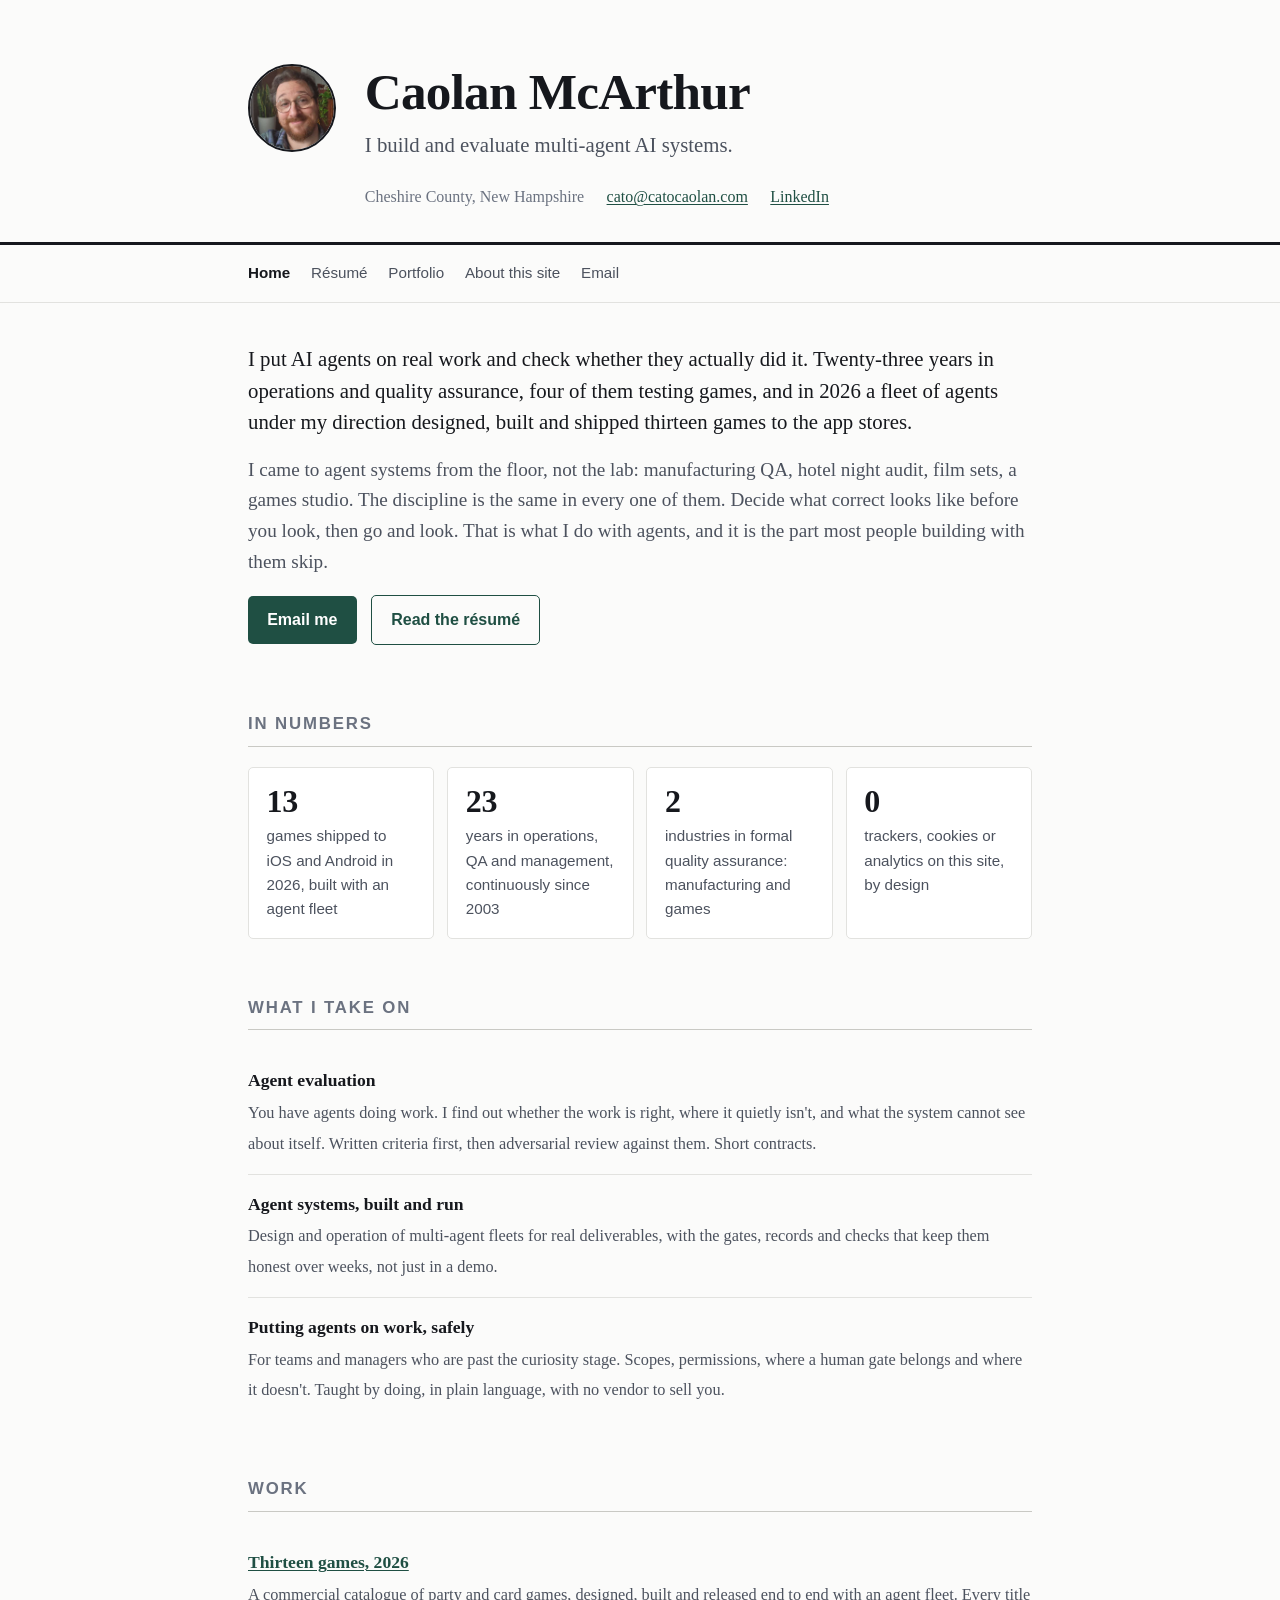
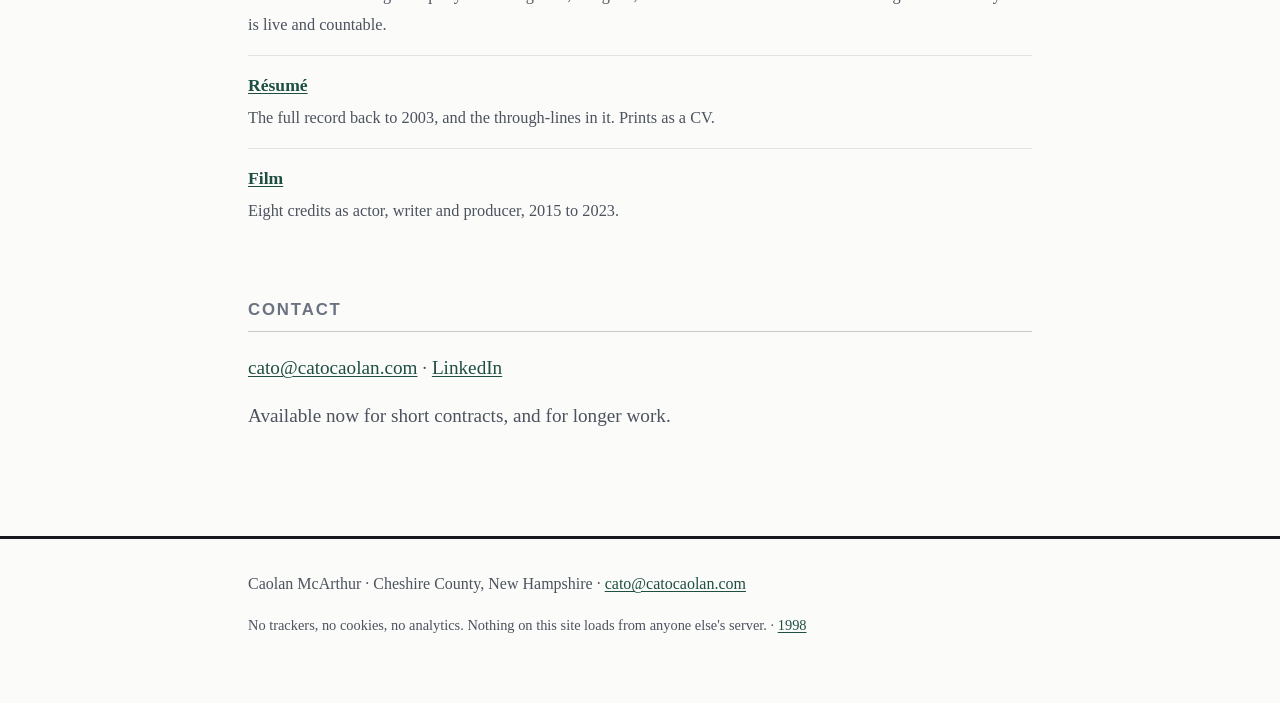
==== commit f8349d48: "Photo as the mark and the share card; doodle card kept for /corner/" ====
--- a/index.html
+++ b/index.html
@@ -13,7 +13,7 @@
 <meta property="og:image" content="https://catocaolan.com/og.png">
 <meta property="og:image:width" content="1200">
 <meta property="og:image:height" content="630">
-<meta property="og:image:alt" content="A hand-drawn portrait of Caolan McArthur beside the words: builder, agent systems and games, autodidact.">
+<meta property="og:image:alt" content="Caolan McArthur, smiling, beside the words: I build and evaluate multi-agent AI systems.">
 <meta name="twitter:card" content="summary_large_image">
 <link rel="icon" href="data:image/svg+xml,%3Csvg xmlns='http://www.w3.org/2000/svg' viewBox='0 0 32 32'%3E%3Crect width='32' height='32' rx='6' fill='%231f4f43'/%3E%3Ctext x='16' y='23' font-family='Georgia,serif' font-size='20' font-weight='bold' text-anchor='middle' fill='%23ffffff'%3EC%3C/text%3E%3C/svg%3E">
 <link rel="stylesheet" href="/site.css">
